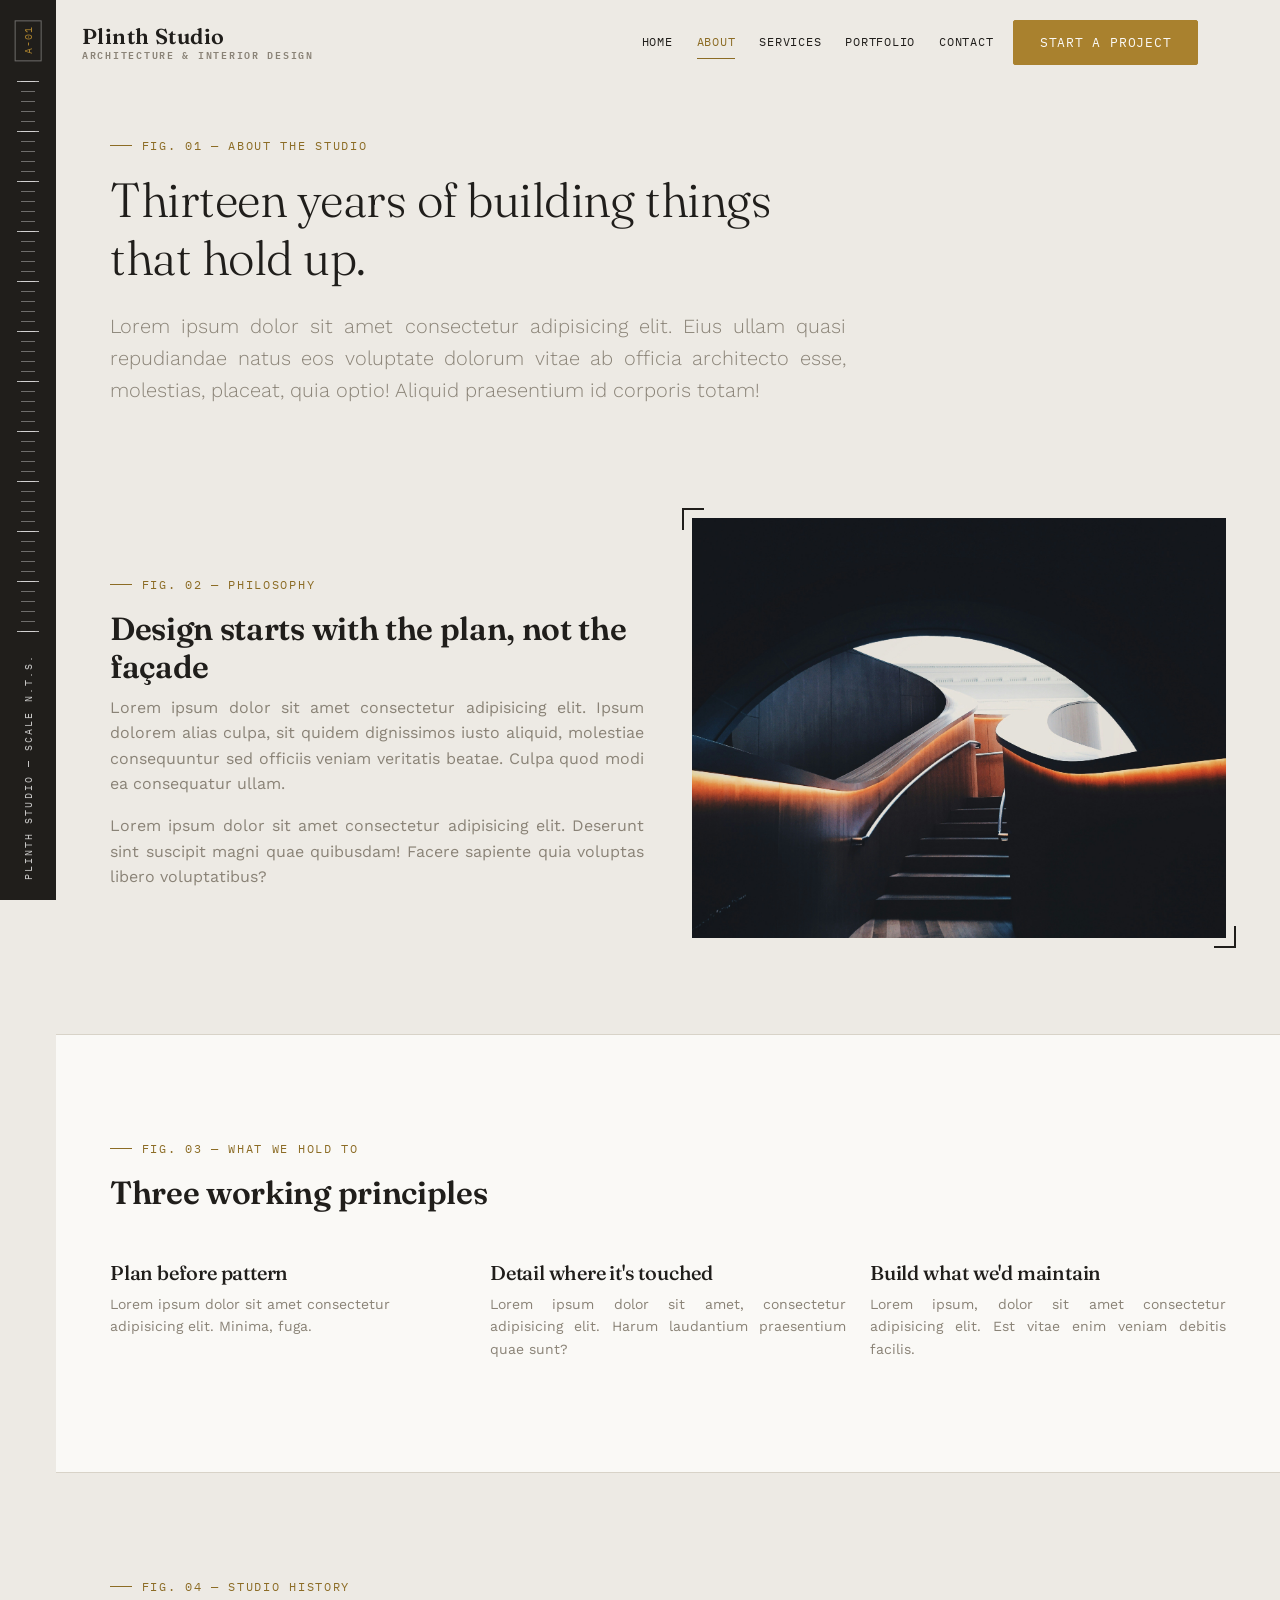
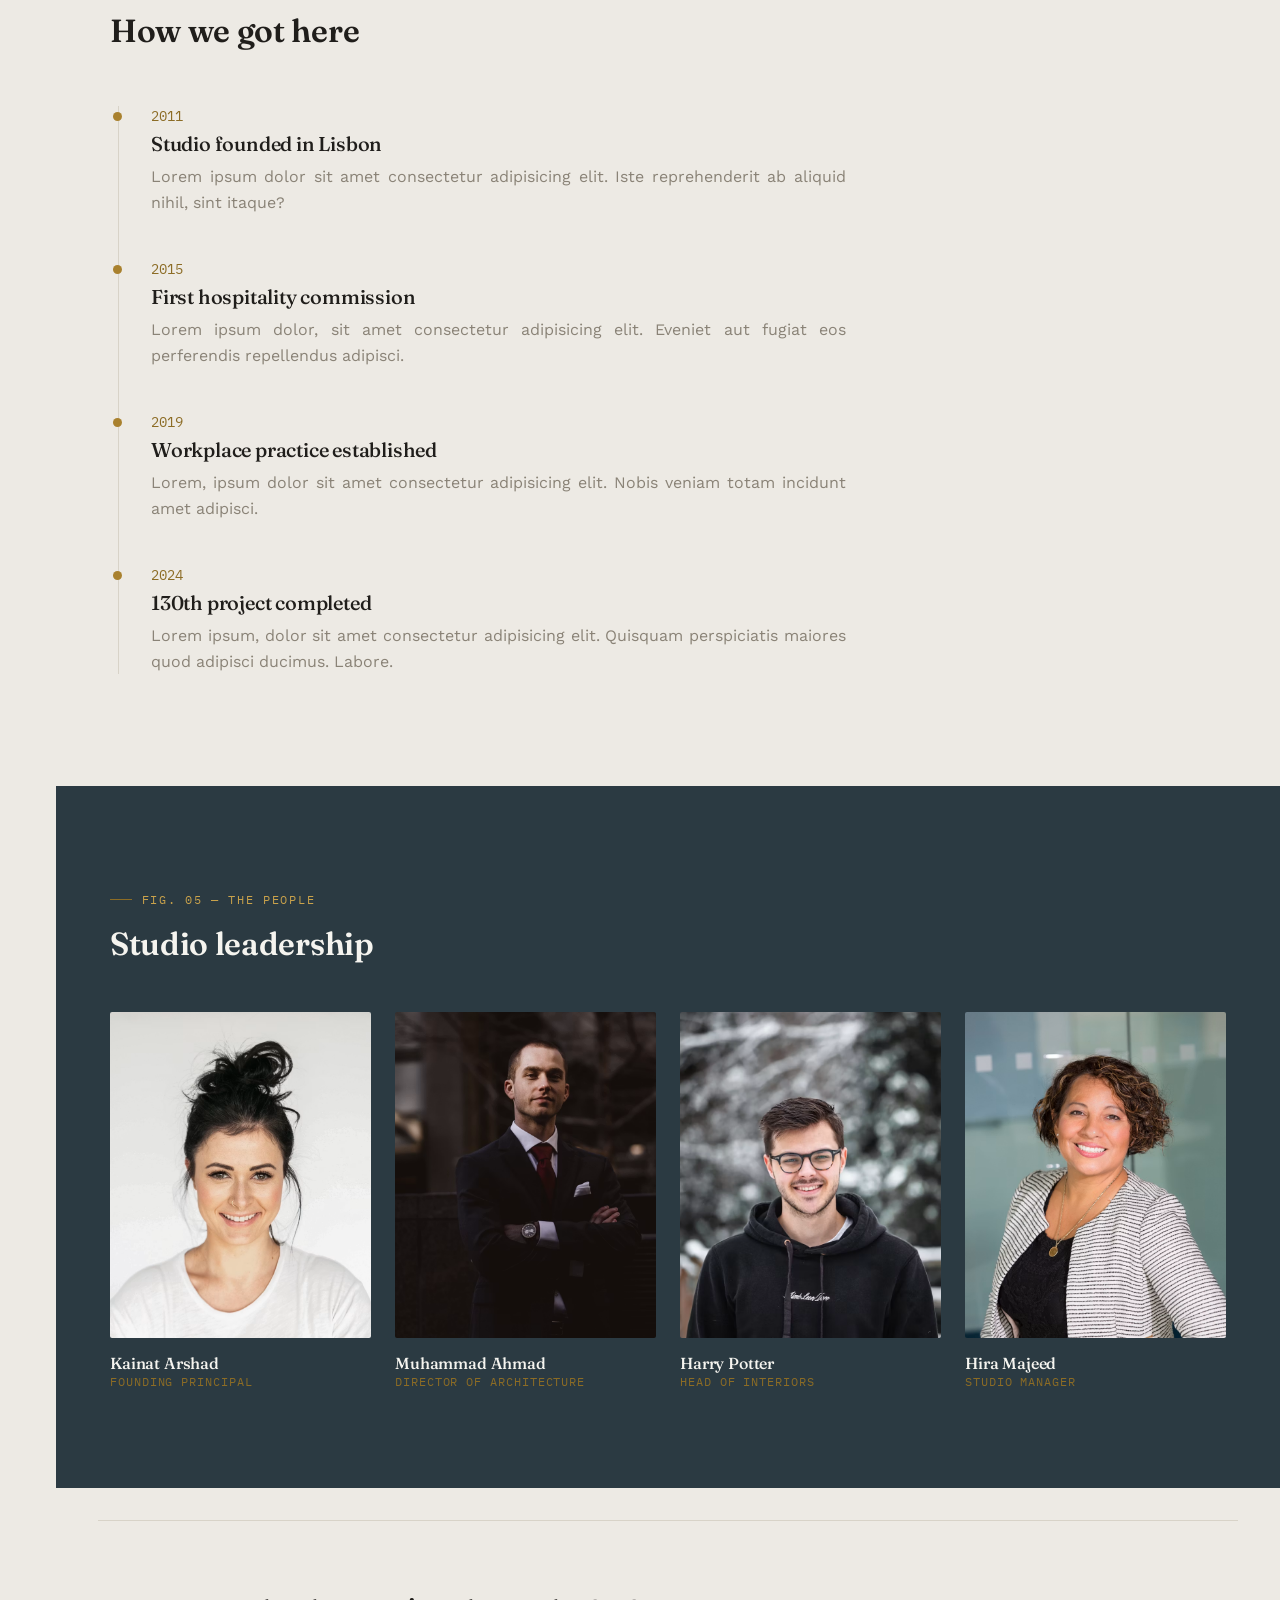
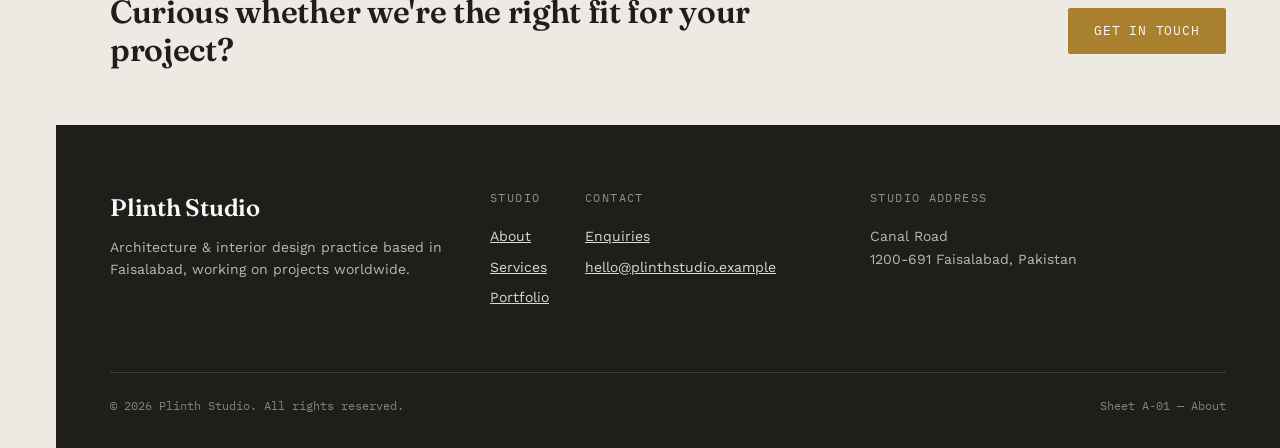
==== about.html @ 907456bb "Fix project folder structure" ====
<!doctype html>
<html lang="en">
  <head>
    <meta charset="UTF-8" />
    <meta name="viewport" content="width=device-width, initial-scale=1.0" />
    <title>About — Plinth Studio</title>
    <meta
      name="description"
      content="Plinth Studio's philosophy, timeline and the people behind the practice."
    />

    <link rel="preconnect" href="https://fonts.googleapis.com" />
    <link rel="preconnect" href="https://fonts.gstatic.com" crossorigin />
    <link
      href="https://fonts.googleapis.com/css2?family=Fraunces:opsz,wght@9..144,500;9..144,600;9..144,700&family=Work+Sans:wght@400;500;600&family=IBM+Plex+Mono:wght@400;500&display=swap"
      rel="stylesheet"
    />

    <link
      href="https://cdn.jsdelivr.net/npm/bootstrap@5.3.3/dist/css/bootstrap.min.css"
      rel="stylesheet"
    />
    <link href="assets/css/style.css" rel="stylesheet" />
  </head>
  <body>
    <aside class="blueprint-ruler" aria-hidden="true">
      <span class="ruler-sheet">A-01</span>
      <div class="ruler-ticks"></div>
      <span class="ruler-label">Plinth Studio &mdash; Scale N.T.S.</span>
    </aside>
    <header>
      <nav
        class="navbar navbar-expand-lg site-navbar fixed-top"
        aria-label="Primary"
      >
        <div class="container">
          <a class="navbar-brand" href="index.html">
            Plinth Studio
            <small>Architecture &amp; Interior Design</small>
          </a>
          <button
            class="navbar-toggler"
            type="button"
            data-bs-toggle="collapse"
            data-bs-target="#siteNav"
            aria-controls="siteNav"
            aria-expanded="false"
            aria-label="Toggle navigation"
          >
            <span class="navbar-toggler-icon"></span>
          </button>
          <div class="collapse navbar-collapse" id="siteNav">
            <ul class="navbar-nav ms-auto mb-2 mb-lg-0 align-items-lg-center">
              <li class="nav-item">
                <a class="nav-link" href="index.html">Home</a>
              </li>
              <li class="nav-item">
                <a class="nav-link active" aria-current="page" href="about.html"
                  >About</a
                >
              </li>
              <li class="nav-item">
                <a class="nav-link" href="services.html">Services</a>
              </li>
              <li class="nav-item">
                <a class="nav-link" href="portfolio.html">Portfolio</a>
              </li>
              <li class="nav-item">
                <a class="nav-link" href="contact.html">Contact</a>
              </li>
              <li class="nav-item ms-lg-2">
                <a class="btn btn-brass btn-sm" href="contact.html"
                  >Start a Project</a
                >
              </li>
            </ul>
          </div>
        </div>
      </nav>
    </header>
    <main>
      <section class="hero pb-0">
        <div class="container">
          <div class="row">
            <div class="col-lg-8">
              <p class="eyebrow">Fig. 01 &mdash; About the Studio</p>
              <h1 class="display-5 mb-4">
                Thirteen years of building things that hold up.
              </h1>
              <p class="lead text-muted-local justify">
                Lorem ipsum dolor sit amet consectetur adipisicing elit. Eius
                ullam quasi repudiandae natus eos voluptate dolorum vitae ab
                officia architecto esse, molestias, placeat, quia optio! Aliquid
                praesentium id corporis totam!
              </p>
            </div>
          </div>
        </div>
      </section>
      <section class="section">
        <div class="container">
          <div class="row g-5 align-items-center">
            <div class="col-lg-6 order-lg-2">
              <figure class="crop-marks m-0">
                <img
                  src="assets/images/about/plinth-about.jpg"
                  class="img-fluid w-100"
                  style="object-fit: cover; height: 420px"
                  alt="Architect's desk with drawings, models and a cup of coffee"
                />
              </figure>
            </div>
            <div class="col-lg-6 order-lg-1">
              <p class="eyebrow">Fig. 02 &mdash; Philosophy</p>
              <h2 id="philosophy-heading">
                Design starts with the plan, not the fa&ccedil;ade
              </h2>
              <p class="text-muted-local justify">
                Lorem ipsum dolor sit amet consectetur adipisicing elit. Ipsum
                dolorem alias culpa, sit quidem dignissimos iusto aliquid,
                molestiae consequuntur sed officiis veniam veritatis beatae.
                Culpa quod modi ea consequatur ullam.
              </p>
              <p class="text-muted-local mb-0 justify">
                Lorem ipsum dolor sit amet consectetur adipisicing elit.
                Deserunt sint suscipit magni quae quibusdam! Facere sapiente
                quia voluptas libero voluptatibus?
              </p>
            </div>
          </div>
        </div>
      </section>
      <section class="section section--surface hairline-top hairline-bottom">
        <div class="container">
          <p class="eyebrow">Fig. 03 &mdash; What We Hold To</p>
          <h2 id="values-heading" class="mb-5">Three working principles</h2>
          <div class="row g-4">
            <div class="col-md-4">
              <h3 class="h5">Plan before pattern</h3>
              <p class="text-muted-local small justify">
                Lorem ipsum dolor sit amet consectetur <br />
                adipisicing elit. Minima, fuga.
              </p>
            </div>
            <div class="col-md-4">
              <h3 class="h5">Detail where it's touched</h3>
              <p class="text-muted-local small justify">
                Lorem ipsum dolor sit amet, consectetur adipisicing elit. Harum
                laudantium praesentium quae sunt?
              </p>
            </div>
            <div class="col-md-4">
              <h3 class="h5">Build what we'd maintain</h3>
              <p class="text-muted-local small justify">
                Lorem ipsum, dolor sit amet consectetur adipisicing elit. Est
                vitae enim veniam debitis facilis.
              </p>
            </div>
          </div>
        </div>
      </section>
      <section class="section">
        <div class="container">
          <div class="row mb-5">
            <div class="col-lg-7">
              <p class="eyebrow">Fig. 04 &mdash; Studio History</p>
              <h2 id="timeline-heading">How we got here</h2>
            </div>
          </div>
          <div class="row">
            <div class="col-lg-8">
              <ol class="timeline list-unstyled">
                <li class="timeline-entry">
                  <p class="timeline-year mb-1">2011</p>
                  <h3 class="h5">Studio founded in Lisbon</h3>
                  <p class="text-muted-local mb-0 justify">
                    Lorem ipsum dolor sit amet consectetur adipisicing elit.
                    Iste reprehenderit ab aliquid nihil, sint itaque?
                  </p>
                </li>
                <li class="timeline-entry">
                  <p class="timeline-year mb-1">2015</p>
                  <h3 class="h5">First hospitality commission</h3>
                  <p class="text-muted-local mb-0 justify">
                    Lorem ipsum dolor, sit amet consectetur adipisicing elit.
                    Eveniet aut fugiat eos perferendis repellendus adipisci.
                  </p>
                </li>
                <li class="timeline-entry">
                  <p class="timeline-year mb-1">2019</p>
                  <h3 class="h5">Workplace practice established</h3>
                  <p class="text-muted-local mb-0 justify">
                    Lorem, ipsum dolor sit amet consectetur adipisicing elit.
                    Nobis veniam totam incidunt amet adipisci.
                  </p>
                </li>
                <li class="timeline-entry">
                  <p class="timeline-year mb-1">2024</p>
                  <h3 class="h5">130th project completed</h3>
                  <p class="text-muted-local mb-0 justify">
                    Lorem ipsum, dolor sit amet consectetur adipisicing elit.
                    Quisquam perspiciatis maiores quod adipisci ducimus. Labore.
                  </p>
                </li>
              </ol>
            </div>
          </div>
        </div>
      </section>
      <section class="section section--dark">
        <div class="container">
          <p class="eyebrow">Fig. 05 &mdash; The People</p>
          <h2 id="team-heading" class="mb-5">Studio leadership</h2>
          <div class="row g-4">
            <div class="col-6 col-md-3">
              <div class="team-card">
                <img
                  src="assets/images/about/female.jpg"
                  alt="Portrait of Kainat Arshad"
                />
                <h3 class="h6 mt-3 mb-0">Kainat Arshad</h3>
                <p class="role mb-0">Founding Principal</p>
              </div>
            </div>
            <div class="col-6 col-md-3">
              <div class="team-card">
                <img
                  src="assets/images/about/tomas.jpg"
                  alt="Portrait of Muhammad Ahmad"
                />
                <h3 class="h6 mt-3 mb-0">Muhammad Ahmad</h3>
                <p class="role mb-0">Director of Architecture</p>
              </div>
            </div>
            <div class="col-6 col-md-3">
              <div class="team-card">
                <img
                  src="assets/images/about/alex.jpg"
                  alt="Portrait of harry Potter"
                />
                <h3 class="h6 mt-3 mb-0">Harry Potter</h3>
                <p class="role mb-0">Head of Interiors</p>
              </div>
            </div>
            <div class="col-6 col-md-3">
              <div class="team-card">
                <img
                  src="assets/images/about/marta.jpg"
                  alt="Portrait of hira Majeed"
                />
                <h3 class="h6 mt-3 mb-0">Hira Majeed</h3>
                <p class="role mb-0">Studio Manager</p>
              </div>
            </div>
          </div>
        </div>
      </section>
      <section class="section--tight">
        <div class="container">
          <div class="row align-items-center g-4 hairline-top pt-5">
            <div class="col-lg-8">
              <h2 class="mb-0">
                Curious whether we're the right fit for your project?
              </h2>
            </div>
            <div class="col-lg-4 text-lg-end">
              <a href="contact.html" class="btn btn-brass btn-lg"
                >Get in Touch</a
              >
            </div>
          </div>
        </div>
      </section>
    </main>
    <footer class="site-footer">
      <div class="container">
        <div class="row g-4">
          <div class="col-lg-4">
            <p class="font-display fs-4 text-light mb-2">Plinth Studio</p>
            <p class="small mb-0">
              Architecture &amp; interior design practice based in Faisalabad,
              working on projects worldwide.
            </p>
          </div>
          <div class="col-6 col-lg-1">
            <p class="footer-heading">Studio</p>
            <ul class="list-unstyled small">
              <li class="mb-2"><a href="about.html">About</a></li>
              <li class="mb-2"><a href="services.html">Services</a></li>
              <li class="mb-2"><a href="portfolio.html">Portfolio</a></li>
            </ul>
          </div>
          <div class="col-6 col-lg-3">
            <p class="footer-heading">Contact</p>
            <ul class="list-unstyled small">
              <li class="mb-2"><a href="contact.html">Enquiries</a></li>
              <li class="mb-2">
                <a href="mailto:hello@plinthstudio.example"
                  >hello@plinthstudio.example</a
                >
              </li>
            </ul>
          </div>
          <div class="col-lg-4">
            <p class="footer-heading">Studio Address</p>
            <p class="small mb-0">
              Canal Road<br />1200-691 Faisalabad, Pakistan
            </p>
          </div>
        </div>
        <div
          class="footer-bottom d-flex flex-column flex-md-row justify-content-between"
        >
          <p class="mb-0">&copy; 2026 Plinth Studio. All rights reserved.</p>
          <p class="mb-0">Sheet A-01 &mdash; About</p>
        </div>
      </div>
    </footer>
    <button class="back-to-top" type="button">&uarr;</button>
    <script src="https://cdn.jsdelivr.net/npm/bootstrap@5.3.2/dist/js/bootstrap.bundle.min.js"></script>
    <script src="assets/js/script.js"></script>
  </body>
</html>
---- assets/css/style.css ----
:root {
  --color-bg: #edeae4; 
  --color-surface: #faf9f6; 
  --color-ink: #201e1b;
  --color-muted: #8a8377;
  --color-line: #d8d3c8; 
  --color-blueprint: #2b3a42; 
  --color-blueprint-60: rgba(43, 58, 66, 0.6);
  --color-brass: #a9812e;
  --color-brass-dim: #8c6c25;
  --font-display: "Fraunces", Georgia, serif;
  --font-body: "Work Sans", -apple-system, Segoe UI, sans-serif;
  --font-mono: "IBM Plex Mono", "Courier New", monospace;

  --ruler-width: 56px;
  --container-pad: 2.5rem;
  --radius: 2px;
}


html {
  scroll-behavior: smooth;
}

body {
  background-color: var(--color-bg);
  color: var(--color-ink);
  font-family: var(--font-body);
  font-size: 1rem;
  line-height: 1.6;
  padding-left: var(--ruler-width);
  overflow-x: hidden;
}

@media (max-width: 991.98px) {
  body {
    padding-left: 0;
  }
}

h1,
h2,
h3,
h4,
.font-display {
  font-family: var(--font-display);
  color: var(--color-ink);
  font-weight: 600;
  letter-spacing: -0.01em;
}

.font-mono,
.eyebrow,
.spec-label,
.meta-value,
.navbar-brand small {
  font-family: var(--font-mono);
}

a {
  color: var(--color-blueprint);
}
a:hover {
  color: var(--color-brass);
}

a:focus-visible,
button:focus-visible,
input:focus-visible,
textarea:focus-visible,
select:focus-visible {
  outline: 2px solid var(--color-brass);
  outline-offset: 2px;
}

@media (prefers-reduced-motion: reduce) {
  * {
    animation-duration: 0.001ms !important;
    transition-duration: 0.001ms !important;
    scroll-behavior: auto !important;
  }
}


.eyebrow {
  display: inline-flex;
  align-items: center;
  gap: 0.6rem;
  font-size: 0.75rem;
  letter-spacing: 0.14em;
  text-transform: uppercase;
  color: var(--color-brass-dim);
  margin-bottom: 1rem;
}
.eyebrow::before {
  content: "";
  display: inline-block;
  width: 22px;
  height: 1px;
  background: var(--color-brass-dim);
}

.section {
  padding: 6rem 0;
}
@media (max-width: 767.98px) {
  .section {
    padding: 3.5rem 0;
  }
}

.section--tight {
  padding: 3.5rem 0;
}

.section--dark {
  background-color: var(--color-blueprint);
  color: #e7e9e5;
}
.section--dark h1,
.section--dark h2,
.section--dark h3,
.section--dark h4 {
  color: #f5f4ef;
}
.section--dark .eyebrow {
  color: #c9a24b;
}
.section--dark .text-muted-local {
  color: #aeb7b2 !important;
}

.section--surface {
  background-color: var(--color-surface);
}

.hairline-top {
  border-top: 1px solid var(--color-line);
}
.hairline-bottom {
  border-bottom: 1px solid var(--color-line);
}

.text-muted-local {
  color: var(--color-muted);
}

.btn {
  border-radius: var(--radius);
  font-family: var(--font-mono);
  font-size: 0.8rem;
  letter-spacing: 0.06em;
  text-transform: uppercase;
  padding: 0.75rem 1.6rem;
}

.btn-brass {
  background-color: var(--color-brass);
  border-color: var(--color-brass);
  color: #faf9f6;
}
.btn-brass:hover {
  background-color: var(--color-brass-dim);
  border-color: var(--color-brass-dim);
  color: #faf9f6;
}

.btn-outline-ink {
  border-color: var(--color-ink);
  color: var(--color-ink);
  background: transparent;
}
.btn-outline-ink:hover {
  background-color: var(--color-ink);
  color: var(--color-bg);
}

.btn-outline-light {
  border-color: rgba(255, 255, 255, 0.5);
  color: #faf9f6;
}
.btn-outline-light:hover {
  background-color: #faf9f6;
  color: var(--color-blueprint);
}


.blueprint-ruler {
  position: fixed;
  top: 0;
  left: 0;
  width: var(--ruler-width);
  height: 100vh;
  background-color: var(--color-ink);
  z-index: 1040;
  display: flex;
  flex-direction: column;
  align-items: center;
  justify-content: space-between;
  padding: 1.25rem 0;
}

@media (max-width: 991.98px) {
  .blueprint-ruler {
    display: none;
  }
}

.blueprint-ruler .ruler-ticks {
  flex: 1;
  width: 100%;
  margin: 1.25rem 0;
  background-image: repeating-linear-gradient(
    to bottom,
    rgba(255, 255, 255, 0.35) 0,
    rgba(255, 255, 255, 0.35) 1px,
    transparent 1px,
    transparent 10px
  );
  background-position: center top;
  background-repeat: repeat-y;
  background-size: 14px 10px;
  position: relative;
}
.blueprint-ruler .ruler-ticks::before {
  content: "";
  position: absolute;
  inset: 0;
  background-image: repeating-linear-gradient(
    to bottom,
    rgba(255, 255, 255, 0.7) 0,
    rgba(255, 255, 255, 0.7) 1px,
    transparent 1px,
    transparent 50px
  );
  background-position: center top;
  background-size: 22px 50px;
  background-repeat: repeat-y;
}

.blueprint-ruler .ruler-label {
  writing-mode: vertical-rl;
  transform: rotate(180deg);
  font-family: var(--font-mono);
  font-size: 0.65rem;
  letter-spacing: 0.2em;
  color: rgba(255, 255, 255, 0.75);
  text-transform: uppercase;
  white-space: nowrap;
}

.blueprint-ruler .ruler-sheet {
  font-family: var(--font-mono);
  font-size: 0.65rem;
  color: var(--color-brass);
  border: 1px solid rgba(255, 255, 255, 0.35);
  padding: 0.35rem 0.25rem;
  writing-mode: vertical-rl;
  transform: rotate(180deg);
  letter-spacing: 0.1em;
}

.site-navbar {
  padding: 1.25rem 0;
  background-color: rgba(237, 234, 228, 0.94);
  transition:
    background-color 0.25s ease,
    padding 0.25s ease,
    box-shadow 0.25s ease;
}
.site-navbar.is-scrolled {
  background-color: rgba(237, 234, 228, 0.94);
  backdrop-filter: blur(6px);
  padding: 0.85rem 0;
  box-shadow: 0 1px 0 var(--color-line);
}

.site-navbar .navbar-brand {
  font-family: var(--font-display);
  font-weight: 600;
  font-size: 1.35rem;
  letter-spacing: 0.02em;
  color: var(--color-ink);
  line-height: 1.1;
}
.site-navbar .navbar-brand small {
  display: block;
  font-family: var(--font-mono);
  font-size: 0.6rem;
  letter-spacing: 0.18em;
  color: var(--color-muted);
  text-transform: uppercase;
}

.site-navbar .nav-link {
  font-family: var(--font-mono);
  font-size: 0.78rem;
  letter-spacing: 0.06em;
  text-transform: uppercase;
  color: var(--color-ink);
  margin: 0 0.75rem;
  padding: 0.4rem 0 !important;
  border-bottom: 1px solid transparent;
}
.site-navbar .nav-link:hover,
.site-navbar .nav-link.active {
  color: var(--color-brass-dim);
  border-bottom-color: var(--color-brass-dim);
}

.hero {
  position: relative;
  padding-top: 8rem;
  padding-bottom: 4rem;
}
@media (max-width: 767.98px) {
  .hero {
    padding-top: 6rem;
  }
}

.hero-figure {
  position: relative;
}
.justify{
  text-align: justify;
}
.crop-marks {
  position: relative;
}
.crop-marks::before,
.crop-marks::after,
.crop-marks .corner-tl,
.crop-marks .corner-br {
  content: "";
  position: absolute;
  width: 22px;
  height: 22px;
  border-color: var(--color-ink);
}
.crop-marks::before {
  top: -10px;
  left: -10px;
  border-top: 2px solid var(--color-ink);
  border-left: 2px solid var(--color-ink);
}
.crop-marks::after {
  bottom: -10px;
  right: -10px;
  border-bottom: 2px solid var(--color-ink);
  border-right: 2px solid var(--color-ink);
}

.hero-caption {
  font-family: var(--font-mono);
  font-size: 0.7rem;
  letter-spacing: 0.08em;
  color: var(--color-muted);
  text-transform: uppercase;
  margin-top: 0.75rem;
  display: flex;
  justify-content: space-between;
}

.project-card {
  background-color: var(--color-surface);
  border: 1px solid var(--color-line);
  border-radius: var(--radius);
  overflow: hidden;
  transition:
    transform 0.25s ease,
    box-shadow 0.25s ease;
  height: 100%;
}
.project-card:hover {
  transform: translateY(-4px);
  box-shadow: 0 18px 32px rgba(32, 30, 27, 0.12);
}
.project-card img {
  width: 100%;
  height: 260px;
  object-fit: cover;
  display: block;
}
.project-card .project-card-body {
  padding: 1.5rem;
}
.project-card .project-tag {
  font-family: var(--font-mono);
  font-size: 0.68rem;
  letter-spacing: 0.1em;
  text-transform: uppercase;
  color: var(--color-brass-dim);
}

.service-row {
  border-top: 1px solid var(--color-line);
  padding: 2.5rem 0;
}
.service-row:last-child {
  border-bottom: 1px solid var(--color-line);
}
.service-index {
  font-family: var(--font-mono);
  font-size: 0.85rem;
  color: var(--color-muted);
}

/* Process steps — numbering is meaningful here (an actual ordered
   sequence of studio phases), unlike decorative 01/02/03 markers */
.process-step .process-number {
  font-family: var(--font-display);
  font-size: 2.75rem;
  color: var(--color-line);
  line-height: 1;
}

.team-card img {
  width: 100%;
  aspect-ratio: 4 / 5;
  object-fit: cover;
  border-radius: var(--radius);
}
.team-card .role {
  font-family: var(--font-mono);
  font-size: 0.72rem;
  letter-spacing: 0.08em;
  text-transform: uppercase;
  color: var(--color-brass-dim);
}

.timeline {
  border-left: 1px solid var(--color-line);
  padding-left: 2rem;
  margin-left: 0.5rem;
}
.timeline-entry {
  position: relative;
  padding-bottom: 2.75rem;
}
.timeline-entry:last-child {
  padding-bottom: 0;
}
.timeline-entry::before {
  content: "";
  position: absolute;
  left: -2.4rem;
  top: 0.35rem;
  width: 9px;
  height: 9px;
  background: var(--color-brass);
  border-radius: 50%;
}
.timeline-year {
  font-family: var(--font-mono);
  font-size: 0.85rem;
  color: var(--color-brass-dim);
}


.title-block {
  border: 1px solid var(--color-ink);
  font-family: var(--font-mono);
  font-size: 0.82rem;
}
.title-block .tb-row {
  display: flex;
  border-bottom: 1px solid var(--color-line);
}
.title-block .tb-row:last-child {
  border-bottom: none;
}
.title-block .tb-label {
  width: 42%;
  padding: 0.65rem 0.85rem;
  color: var(--color-muted);
  text-transform: uppercase;
  font-size: 0.68rem;
  letter-spacing: 0.06em;
  border-right: 1px solid var(--color-line);
  display: flex;
  align-items: center;
}
.title-block .tb-value {
  padding: 0.65rem 0.85rem;
  flex: 1;
}

.filter-nav .btn {
  border-radius: 999px;
}

.gallery-grid img {
  width: 100%;
  height: 100%;
  object-fit: cover;
  border-radius: var(--radius);
}

.form-control,
.form-select {
  border-radius: var(--radius);
  border-color: var(--color-line);
  background-color: var(--color-surface);
  padding: 0.75rem 1rem;
}
.form-control:focus,
.form-select:focus {
  border-color: var(--color-blueprint);
  box-shadow: 0 0 0 0.2rem rgba(43, 58, 66, 0.15);
}
.form-label {
  font-family: var(--font-mono);
  font-size: 0.72rem;
  letter-spacing: 0.08em;
  text-transform: uppercase;
  color: var(--color-muted);
}


.site-footer {
  background-color: var(--color-ink);
  color: rgba(250, 249, 246, 0.7);
  padding: 4rem 0 2rem;
}
.site-footer a {
  color: rgba(250, 249, 246, 0.85);
}
.site-footer a:hover {
  color: var(--color-brass);
}
.site-footer .footer-heading {
  font-family: var(--font-mono);
  font-size: 0.72rem;
  letter-spacing: 0.12em;
  text-transform: uppercase;
  color: rgba(250, 249, 246, 0.5);
  margin-bottom: 1.1rem;
}
.site-footer .footer-bottom {
  border-top: 1px solid rgba(250, 249, 246, 0.15);
  margin-top: 3rem;
  padding-top: 1.5rem;
  font-family: var(--font-mono);
  font-size: 0.72rem;
  color: rgba(250, 249, 246, 0.45);
}

.back-to-top {
  position: fixed;
  right: 1.5rem;
  bottom: 1.5rem;
  z-index: 1030;
  width: 44px;
  height: 44px;
  border-radius: 50%;
  background-color: var(--color-ink);
  color: var(--color-bg);
  display: flex;
  align-items: center;
  justify-content: center;
  opacity: 0;
  pointer-events: none;
  transition: opacity 0.25s ease;
  border: none;
}
.back-to-top.is-visible {
  opacity: 1;
  pointer-events: auto;
}
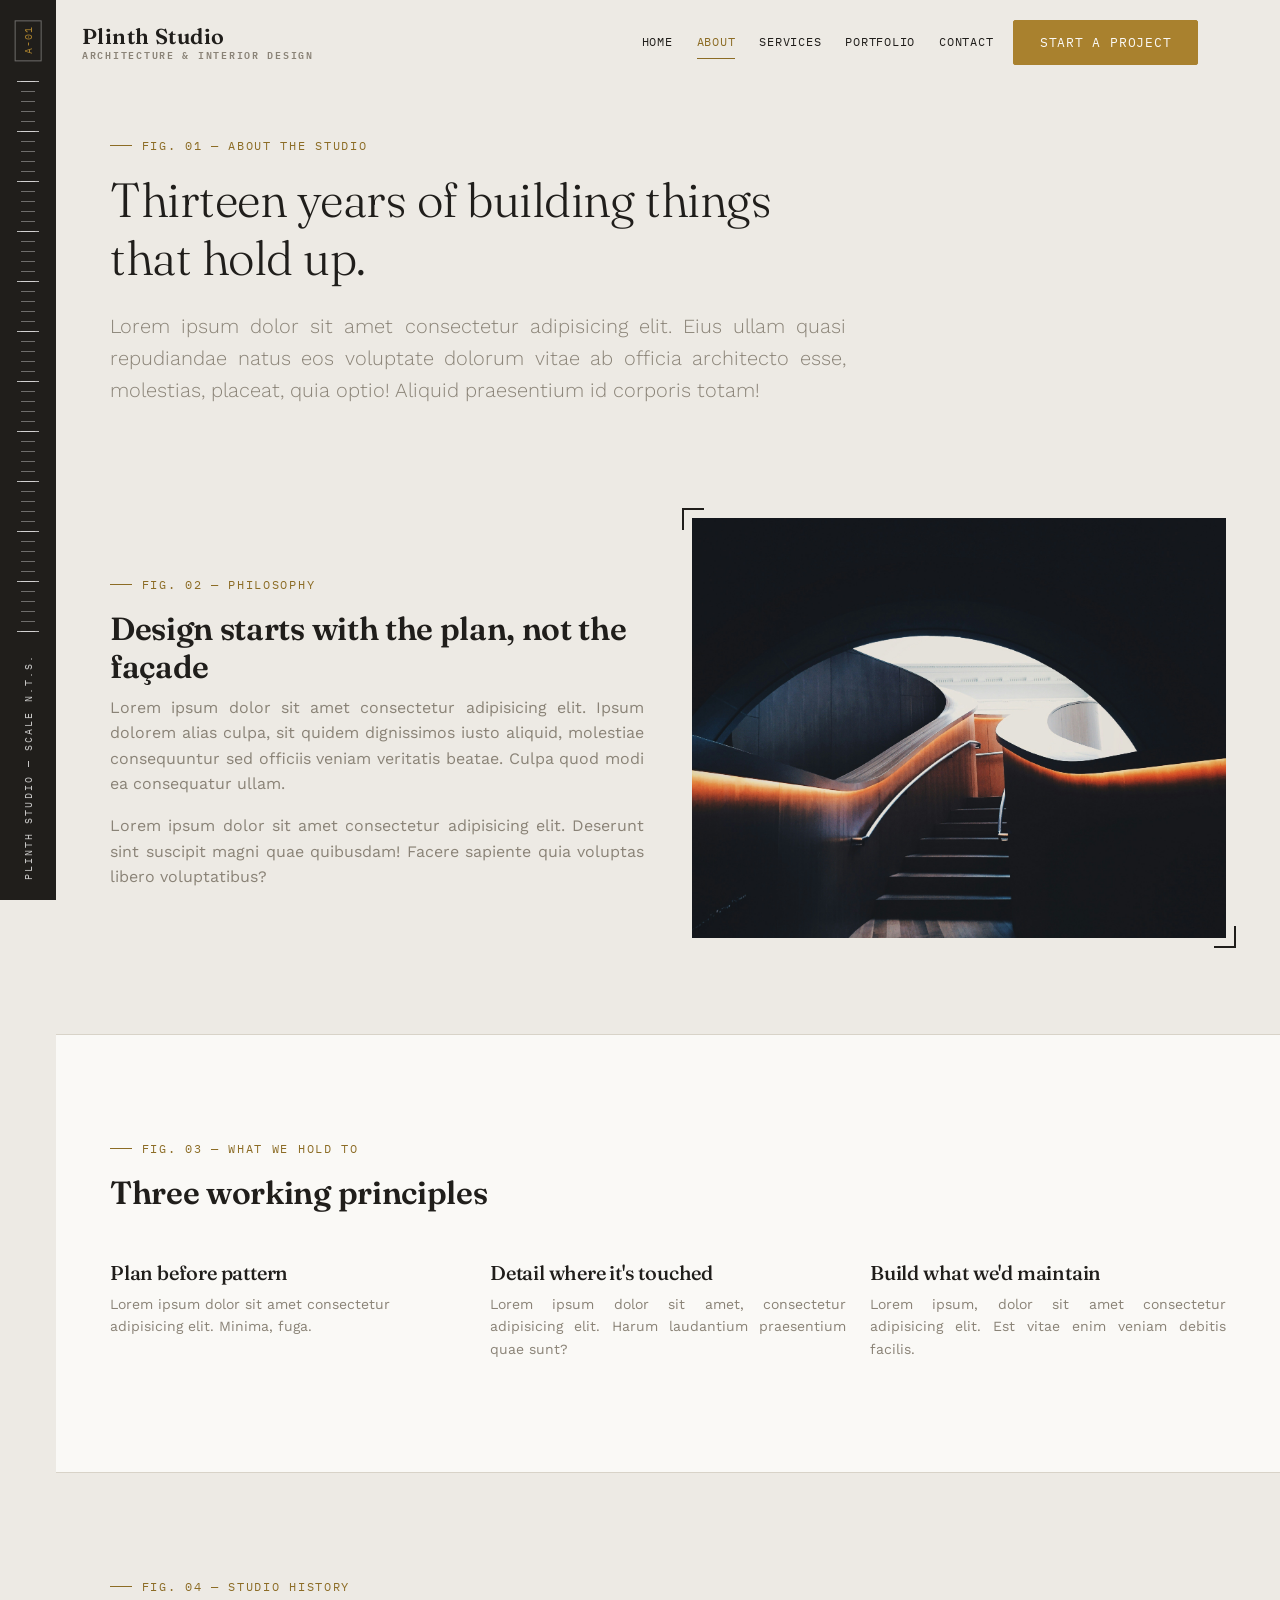
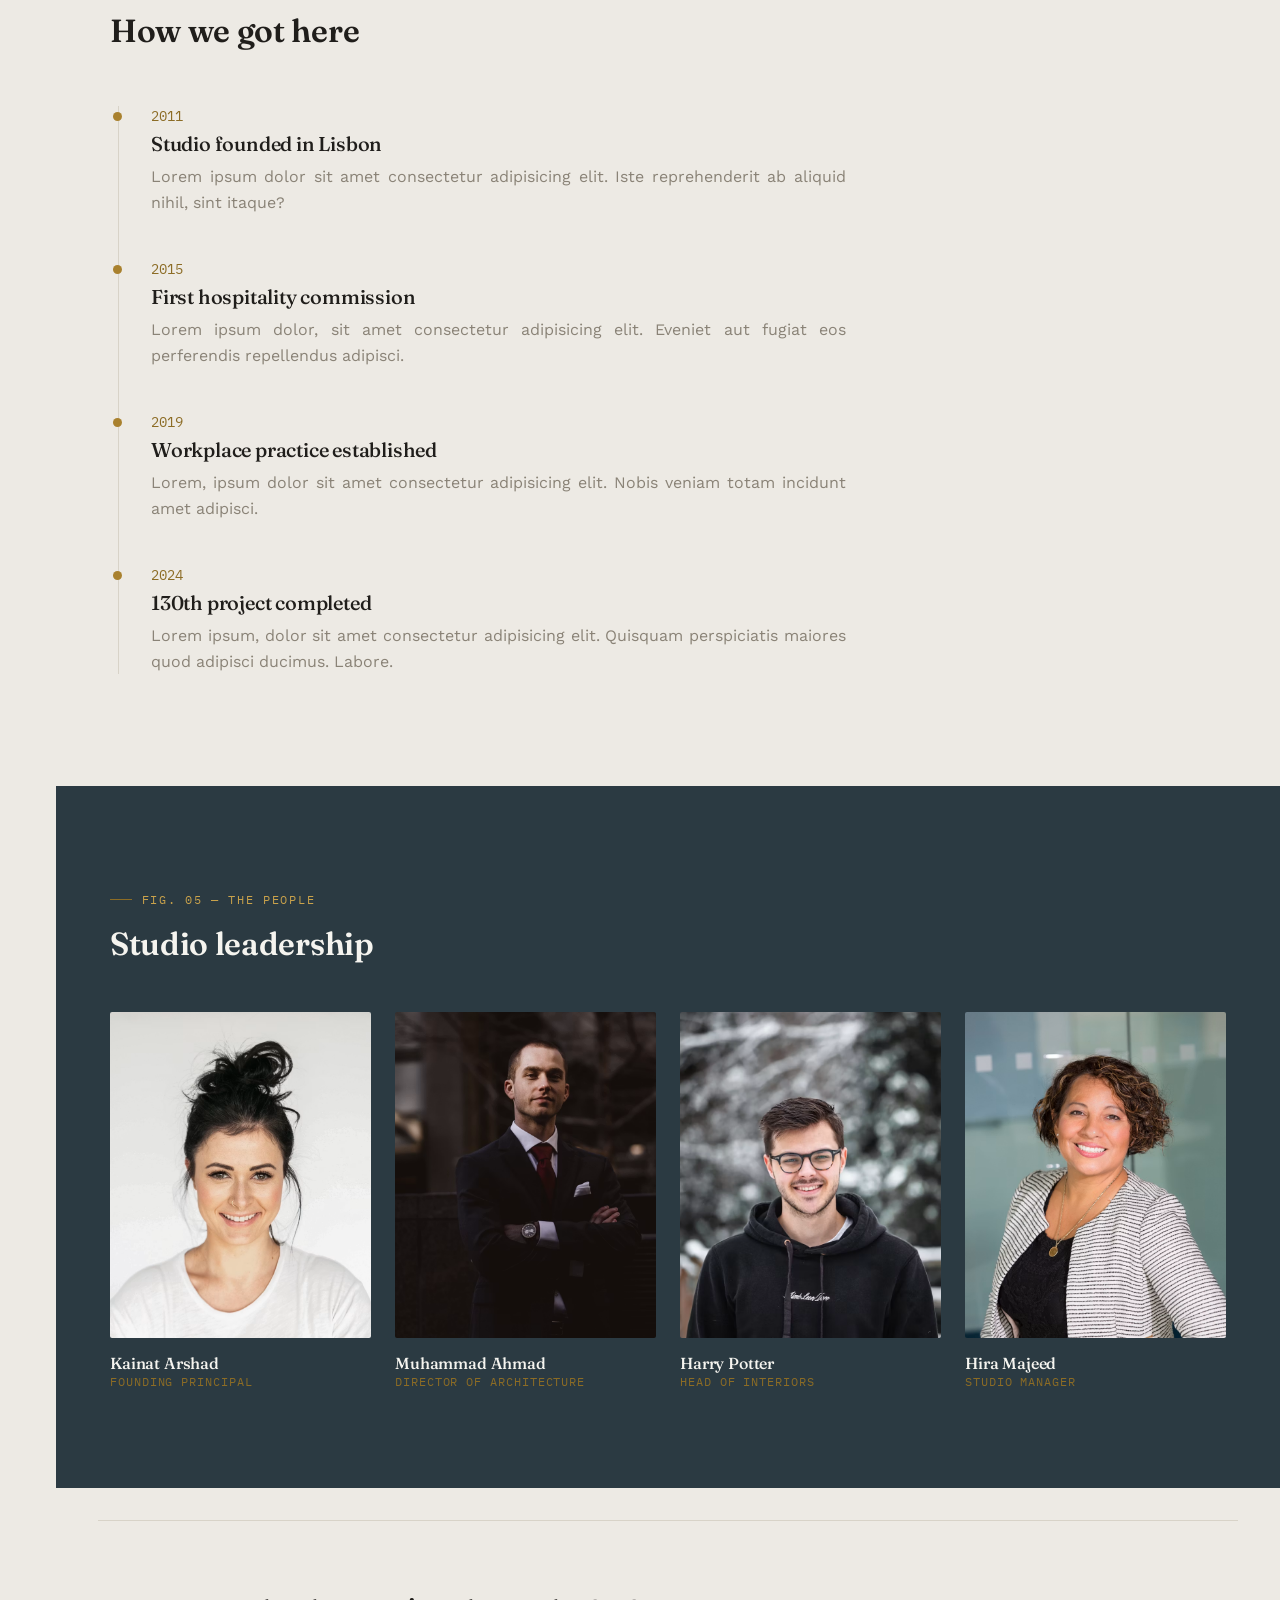
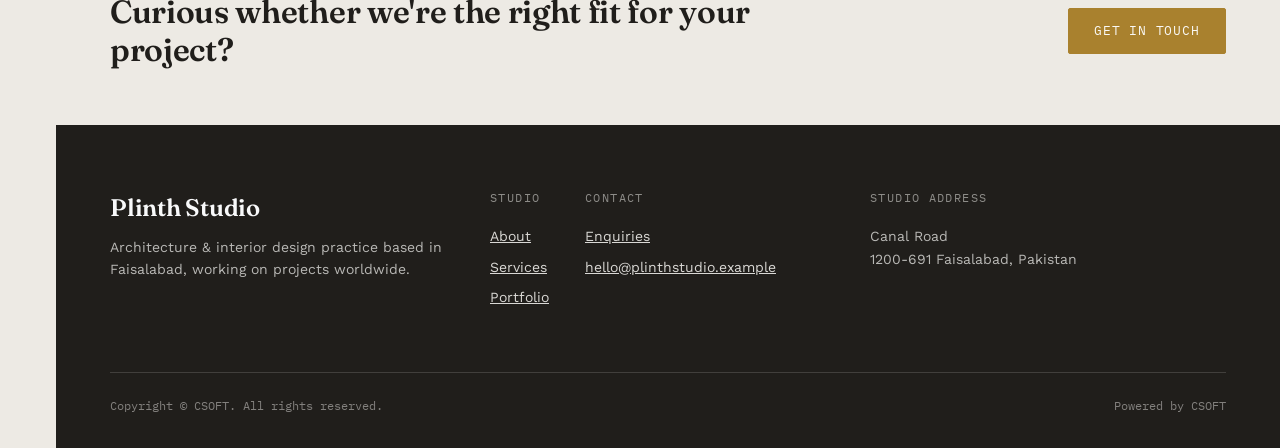
==== commit f59afae8: "Update footer copyright and powered by text" ====
--- a/about.html
+++ b/about.html
@@ -311,8 +311,8 @@
         <div
           class="footer-bottom d-flex flex-column flex-md-row justify-content-between"
         >
-          <p class="mb-0">&copy; 2026 Plinth Studio. All rights reserved.</p>
-          <p class="mb-0">Sheet A-01 &mdash; About</p>
+        <p class="mb-0">Copyright &copy; CSOFT. All rights reserved.</p>
+          <p class="mb-0">Powered by CSOFT</p>
         </div>
       </div>
     </footer>
